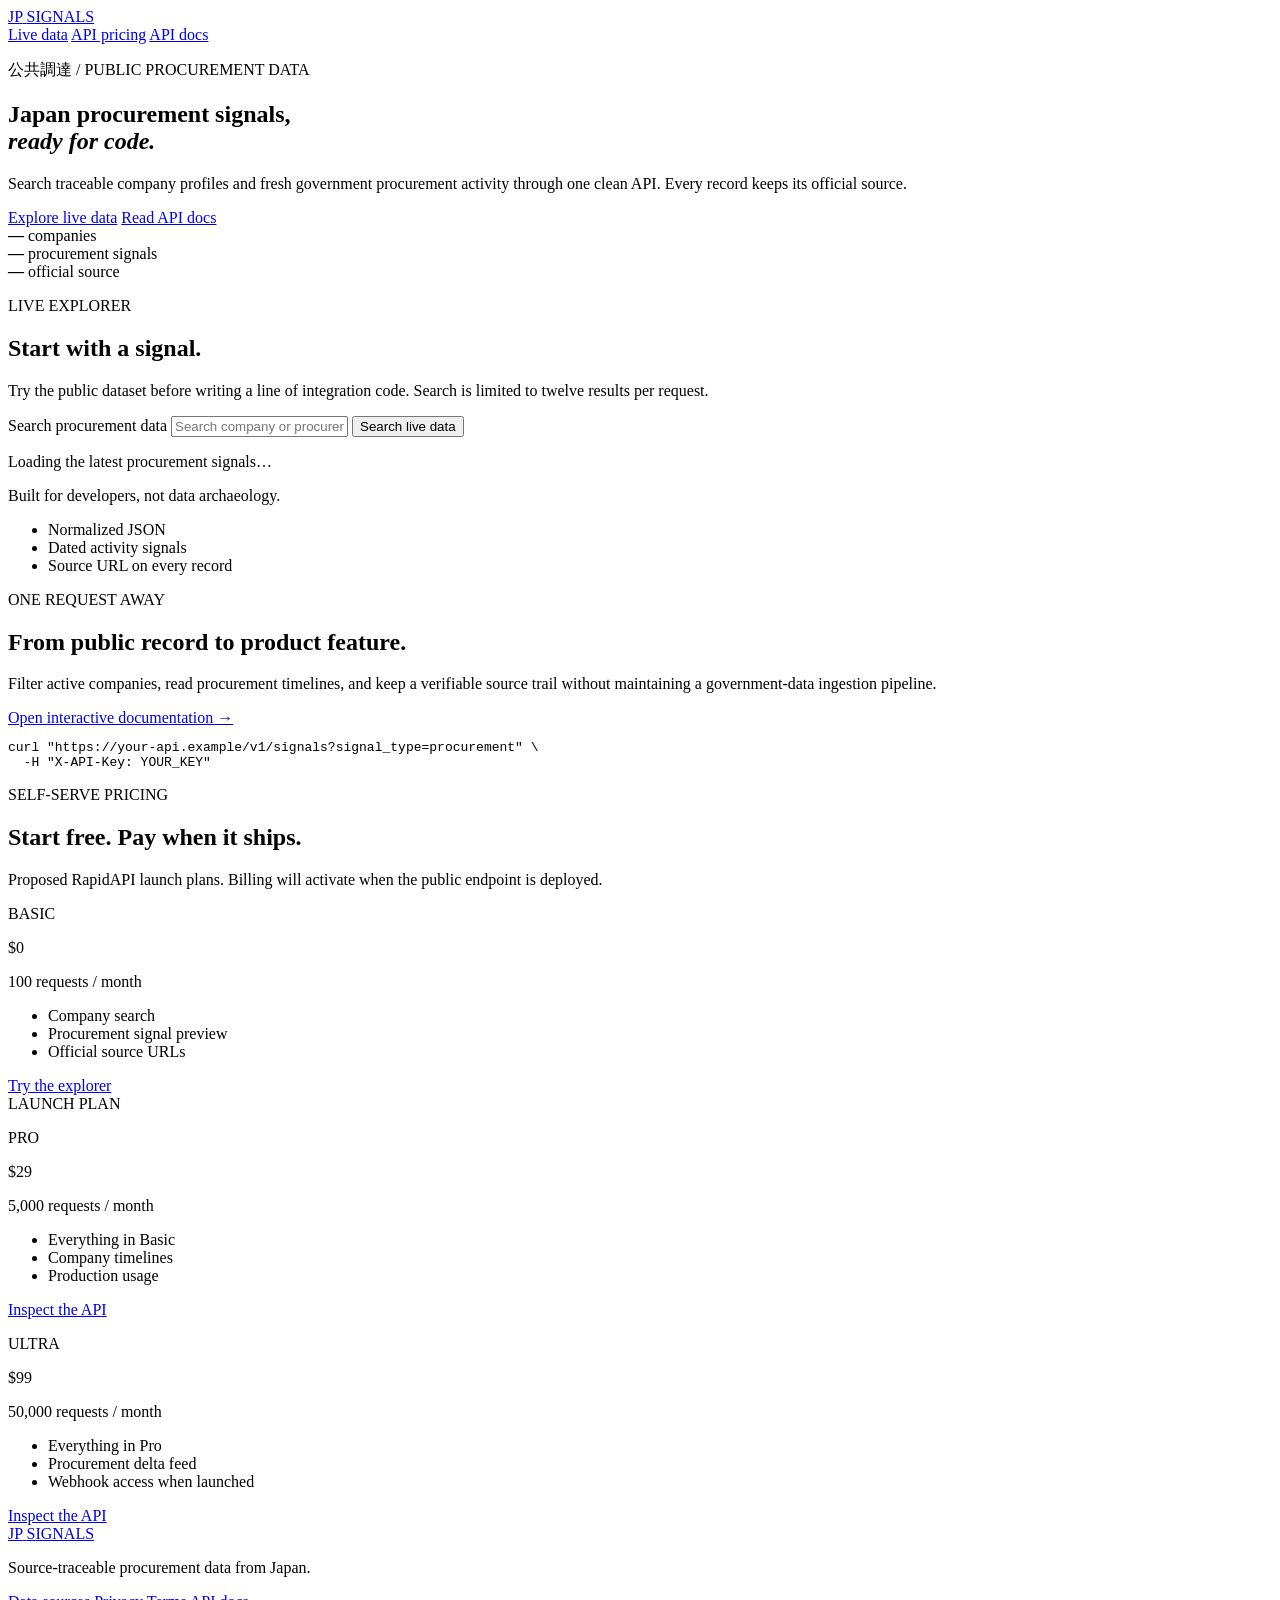
==== src/jp_business_signals/static/index.html @ 5add6d51 "Initial JP Signals API MVP" ====
<!doctype html>
<html lang="en">
  <head>
    <meta charset="utf-8" />
    <meta name="viewport" content="width=device-width, initial-scale=1" />
    <meta
      name="description"
      content="Search source-traceable Japanese company profiles and procurement activity through one clean API."
    />
    <meta property="og:type" content="website" />
    <meta property="og:title" content="JP Signals — Japan Procurement Data API" />
    <meta
      property="og:description"
      content="Japan procurement signals, ready for code. Search live, source-traceable public data before integrating."
    />
    <meta property="og:image" content="/assets/jp-signals-og.png" />
    <meta property="og:image:width" content="1731" />
    <meta property="og:image:height" content="909" />
    <meta property="og:image:type" content="image/png" />
    <meta name="twitter:card" content="summary_large_image" />
    <meta name="twitter:title" content="JP Signals — Japan Procurement Data API" />
    <meta
      name="twitter:description"
      content="Japan procurement signals, ready for code."
    />
    <meta name="twitter:image" content="/assets/jp-signals-og.png" />
    <title>JP Signals — Japan Procurement Data API</title>
    <link rel="stylesheet" href="/assets/app.css" />
    <script src="/assets/app.js" defer></script>
  </head>
  <body>
    <nav class="nav-shell">
      <a class="wordmark" href="/" aria-label="JP Signals home">
        <span class="wordmark-mark">JP</span>
        <span>SIGNALS</span>
      </a>
      <div class="nav-links">
        <a href="#demo">Live data</a>
        <a href="#pricing">API pricing</a>
        <a class="nav-cta" href="/docs">API docs</a>
      </div>
    </nav>

    <main>
      <section class="hero">
        <div class="hero-copy">
          <p class="eyebrow"><span>公共調達</span> / PUBLIC PROCUREMENT DATA</p>
          <h1>
            Japan procurement signals,
            <br />
            <em>ready for code.</em>
          </h1>
          <p class="hero-text">
            Search traceable company profiles and fresh government procurement
            activity through one clean API. Every record keeps its official
            source.
          </p>
          <div class="hero-actions">
            <a class="button button-primary" href="#demo">Explore live data</a>
            <a class="button button-secondary" href="/docs">Read API docs</a>
          </div>
        </div>

        <div class="hero-stats" aria-label="Current dataset">
          <div>
            <strong id="company-count">—</strong>
            <span>companies</span>
          </div>
          <div>
            <strong id="signal-count">—</strong>
            <span>procurement signals</span>
          </div>
          <div>
            <strong id="source-count">—</strong>
            <span>official source</span>
          </div>
        </div>
      </section>

      <section class="demo-section" id="demo">
        <div class="section-heading">
          <div>
            <p class="eyebrow">LIVE EXPLORER</p>
            <h2>Start with a signal.</h2>
          </div>
          <p>
            Try the public dataset before writing a line of integration code.
            Search is limited to twelve results per request.
          </p>
        </div>

        <form class="search-bar" id="search-form">
          <label class="sr-only" for="signal-search">
            Search procurement data
          </label>
          <input
            id="signal-search"
            name="query"
            minlength="2"
            maxlength="100"
            placeholder="Search company or procurement title"
            autocomplete="off"
          />
          <button type="submit">Search live data</button>
        </form>

        <p class="result-status" id="result-status" role="status">
          Loading the latest procurement signals…
        </p>
        <div class="signal-grid" id="signal-grid" aria-live="polite"></div>
      </section>

      <section class="principle-strip">
        <p>Built for developers, not data archaeology.</p>
        <ul>
          <li>Normalized JSON</li>
          <li>Dated activity signals</li>
          <li>Source URL on every record</li>
        </ul>
      </section>

      <section class="api-section">
        <div class="api-copy">
          <p class="eyebrow">ONE REQUEST AWAY</p>
          <h2>From public record to product feature.</h2>
          <p>
            Filter active companies, read procurement timelines, and keep a
            verifiable source trail without maintaining a government-data
            ingestion pipeline.
          </p>
          <a class="text-link" href="/docs">Open interactive documentation →</a>
        </div>
        <pre class="code-card"><code><span>curl</span> "https://your-api.example/v1/signals?signal_type=procurement" \
  -H "X-API-Key: YOUR_KEY"</code></pre>
      </section>

      <section class="pricing-section" id="pricing">
        <div class="pricing-heading">
          <p class="eyebrow">SELF-SERVE PRICING</p>
          <h2>Start free. Pay when it ships.</h2>
          <p>
            Proposed RapidAPI launch plans. Billing will activate when the
            public endpoint is deployed.
          </p>
        </div>
        <div class="pricing-grid">
          <article class="price-card">
            <p class="plan-name">BASIC</p>
            <p class="price"><span>$</span>0</p>
            <p class="price-note">100 requests / month</p>
            <ul>
              <li>Company search</li>
              <li>Procurement signal preview</li>
              <li>Official source URLs</li>
            </ul>
            <a class="price-button" href="#demo">Try the explorer</a>
          </article>
          <article class="price-card featured">
            <div class="featured-label">LAUNCH PLAN</div>
            <p class="plan-name">PRO</p>
            <p class="price"><span>$</span>29</p>
            <p class="price-note">5,000 requests / month</p>
            <ul>
              <li>Everything in Basic</li>
              <li>Company timelines</li>
              <li>Production usage</li>
            </ul>
            <a class="price-button" href="/docs">Inspect the API</a>
          </article>
          <article class="price-card">
            <p class="plan-name">ULTRA</p>
            <p class="price"><span>$</span>99</p>
            <p class="price-note">50,000 requests / month</p>
            <ul>
              <li>Everything in Pro</li>
              <li>Procurement delta feed</li>
              <li>Webhook access when launched</li>
            </ul>
            <a class="price-button" href="/docs">Inspect the API</a>
          </article>
        </div>
      </section>
    </main>

    <footer>
      <a class="wordmark" href="/">
        <span class="wordmark-mark">JP</span>
        <span>SIGNALS</span>
      </a>
      <p>Source-traceable procurement data from Japan.</p>
      <div class="footer-links">
        <a href="/data-sources">Data sources</a>
        <a href="/privacy">Privacy</a>
        <a href="/terms">Terms</a>
        <a href="/docs">API docs</a>
      </div>
    </footer>
  </body>
</html>
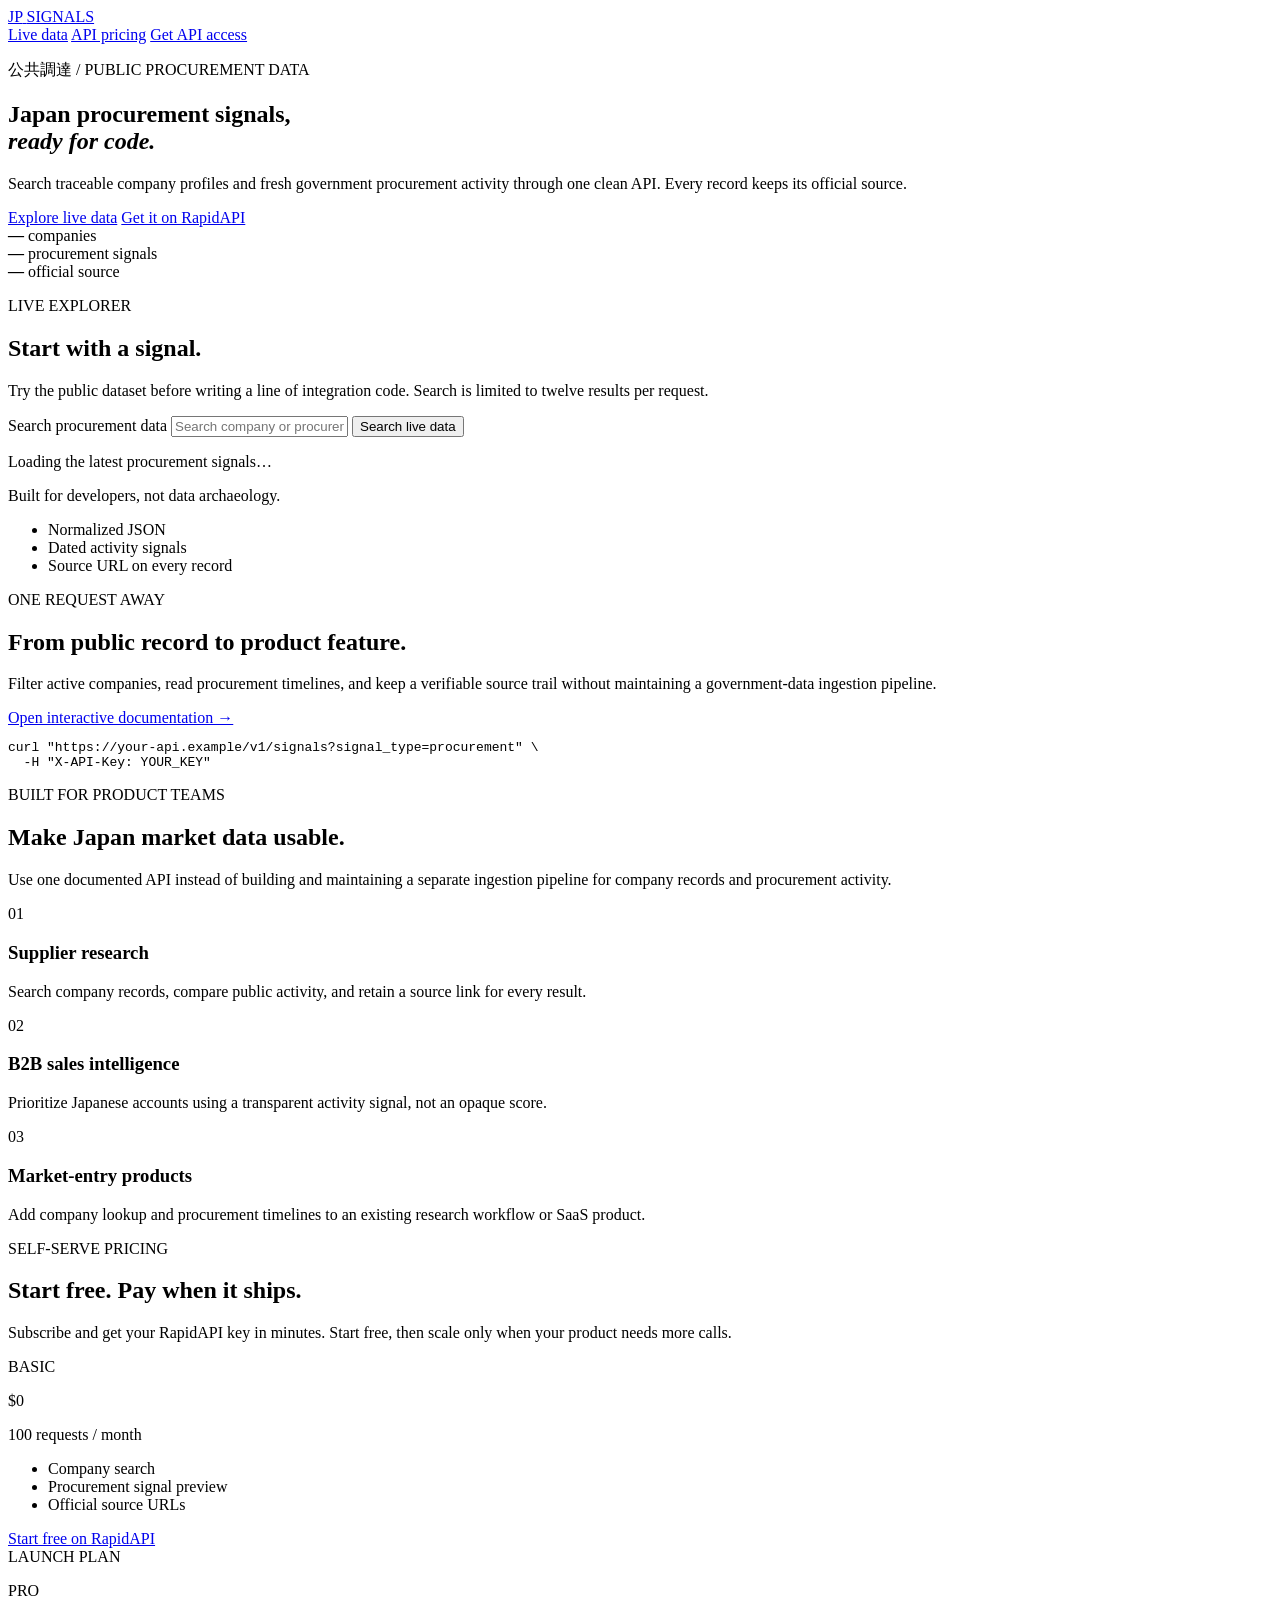
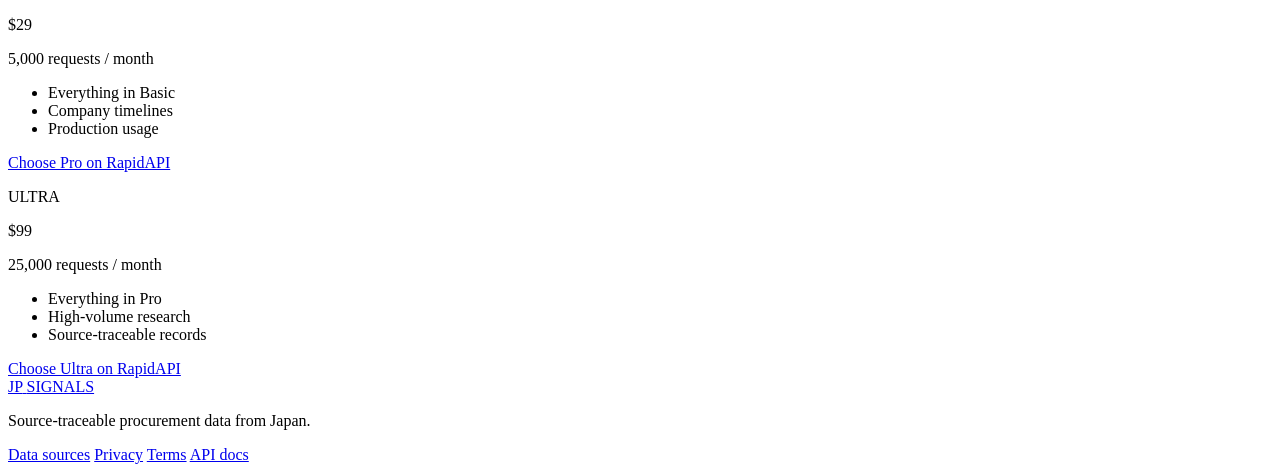
==== commit 6f174b0f: "Improve developer acquisition landing page" ====
--- a/src/jp_business_signals/static/index.html
+++ b/src/jp_business_signals/static/index.html
@@ -5,8 +5,9 @@
     <meta name="viewport" content="width=device-width, initial-scale=1" />
     <meta
       name="description"
-      content="Search source-traceable Japanese company profiles and procurement activity through one clean API."
+      content="Japan company search and procurement signals API for supplier research, B2B sales intelligence, and market-entry products."
     />
+    <link rel="canonical" href="https://jp-business-signals-api-production.up.railway.app/" />
     <meta property="og:type" content="website" />
     <meta property="og:title" content="JP Signals — Japan Procurement Data API" />
     <meta
@@ -24,6 +25,22 @@
       content="Japan procurement signals, ready for code."
     />
     <meta name="twitter:image" content="/assets/jp-signals-og.png" />
+    <script type="application/ld+json">
+      {
+        "@context": "https://schema.org",
+        "@type": "SoftwareApplication",
+        "name": "JP Business Signals API",
+        "applicationCategory": "BusinessApplication",
+        "operatingSystem": "Web",
+        "description": "Source-traceable Japanese company profiles and public procurement activity signals for developers.",
+        "url": "https://jp-business-signals-api-production.up.railway.app/",
+        "offers": [
+          { "@type": "Offer", "price": "0", "priceCurrency": "USD" },
+          { "@type": "Offer", "price": "29", "priceCurrency": "USD" },
+          { "@type": "Offer", "price": "99", "priceCurrency": "USD" }
+        ]
+      }
+    </script>
     <title>JP Signals — Japan Procurement Data API</title>
     <link rel="stylesheet" href="/assets/app.css" />
     <script src="/assets/app.js" defer></script>
@@ -37,7 +54,7 @@
       <div class="nav-links">
         <a href="#demo">Live data</a>
         <a href="#pricing">API pricing</a>
-        <a class="nav-cta" href="/docs">API docs</a>
+        <a class="nav-cta" href="https://rapidapi.com/davidokant/api/japan-business-signals-api">Get API access</a>
       </div>
     </nav>
 
@@ -57,7 +74,7 @@
           </p>
           <div class="hero-actions">
             <a class="button button-primary" href="#demo">Explore live data</a>
-            <a class="button button-secondary" href="/docs">Read API docs</a>
+            <a class="button button-secondary" href="https://rapidapi.com/davidokant/api/japan-business-signals-api">Get it on RapidAPI</a>
           </div>
         </div>
 
@@ -134,13 +151,41 @@
   -H "X-API-Key: YOUR_KEY"</code></pre>
       </section>
 
+      <section class="use-cases" aria-labelledby="use-cases-title">
+        <div class="use-case-heading">
+          <p class="eyebrow">BUILT FOR PRODUCT TEAMS</p>
+          <h2 id="use-cases-title">Make Japan market data usable.</h2>
+          <p>
+            Use one documented API instead of building and maintaining a separate
+            ingestion pipeline for company records and procurement activity.
+          </p>
+        </div>
+        <div class="use-case-grid">
+          <article>
+            <p class="case-number">01</p>
+            <h3>Supplier research</h3>
+            <p>Search company records, compare public activity, and retain a source link for every result.</p>
+          </article>
+          <article>
+            <p class="case-number">02</p>
+            <h3>B2B sales intelligence</h3>
+            <p>Prioritize Japanese accounts using a transparent activity signal, not an opaque score.</p>
+          </article>
+          <article>
+            <p class="case-number">03</p>
+            <h3>Market-entry products</h3>
+            <p>Add company lookup and procurement timelines to an existing research workflow or SaaS product.</p>
+          </article>
+        </div>
+      </section>
+
       <section class="pricing-section" id="pricing">
         <div class="pricing-heading">
           <p class="eyebrow">SELF-SERVE PRICING</p>
           <h2>Start free. Pay when it ships.</h2>
           <p>
-            Proposed RapidAPI launch plans. Billing will activate when the
-            public endpoint is deployed.
+            Subscribe and get your RapidAPI key in minutes. Start free, then
+            scale only when your product needs more calls.
           </p>
         </div>
         <div class="pricing-grid">
@@ -153,7 +198,7 @@
               <li>Procurement signal preview</li>
               <li>Official source URLs</li>
             </ul>
-            <a class="price-button" href="#demo">Try the explorer</a>
+            <a class="price-button" href="https://rapidapi.com/davidokant/api/japan-business-signals-api">Start free on RapidAPI</a>
           </article>
           <article class="price-card featured">
             <div class="featured-label">LAUNCH PLAN</div>
@@ -165,18 +210,18 @@
               <li>Company timelines</li>
               <li>Production usage</li>
             </ul>
-            <a class="price-button" href="/docs">Inspect the API</a>
+            <a class="price-button" href="https://rapidapi.com/davidokant/api/japan-business-signals-api">Choose Pro on RapidAPI</a>
           </article>
           <article class="price-card">
             <p class="plan-name">ULTRA</p>
             <p class="price"><span>$</span>99</p>
-            <p class="price-note">50,000 requests / month</p>
+            <p class="price-note">25,000 requests / month</p>
             <ul>
               <li>Everything in Pro</li>
-              <li>Procurement delta feed</li>
-              <li>Webhook access when launched</li>
+              <li>High-volume research</li>
+              <li>Source-traceable records</li>
             </ul>
-            <a class="price-button" href="/docs">Inspect the API</a>
+            <a class="price-button" href="https://rapidapi.com/davidokant/api/japan-business-signals-api">Choose Ultra on RapidAPI</a>
           </article>
         </div>
       </section>
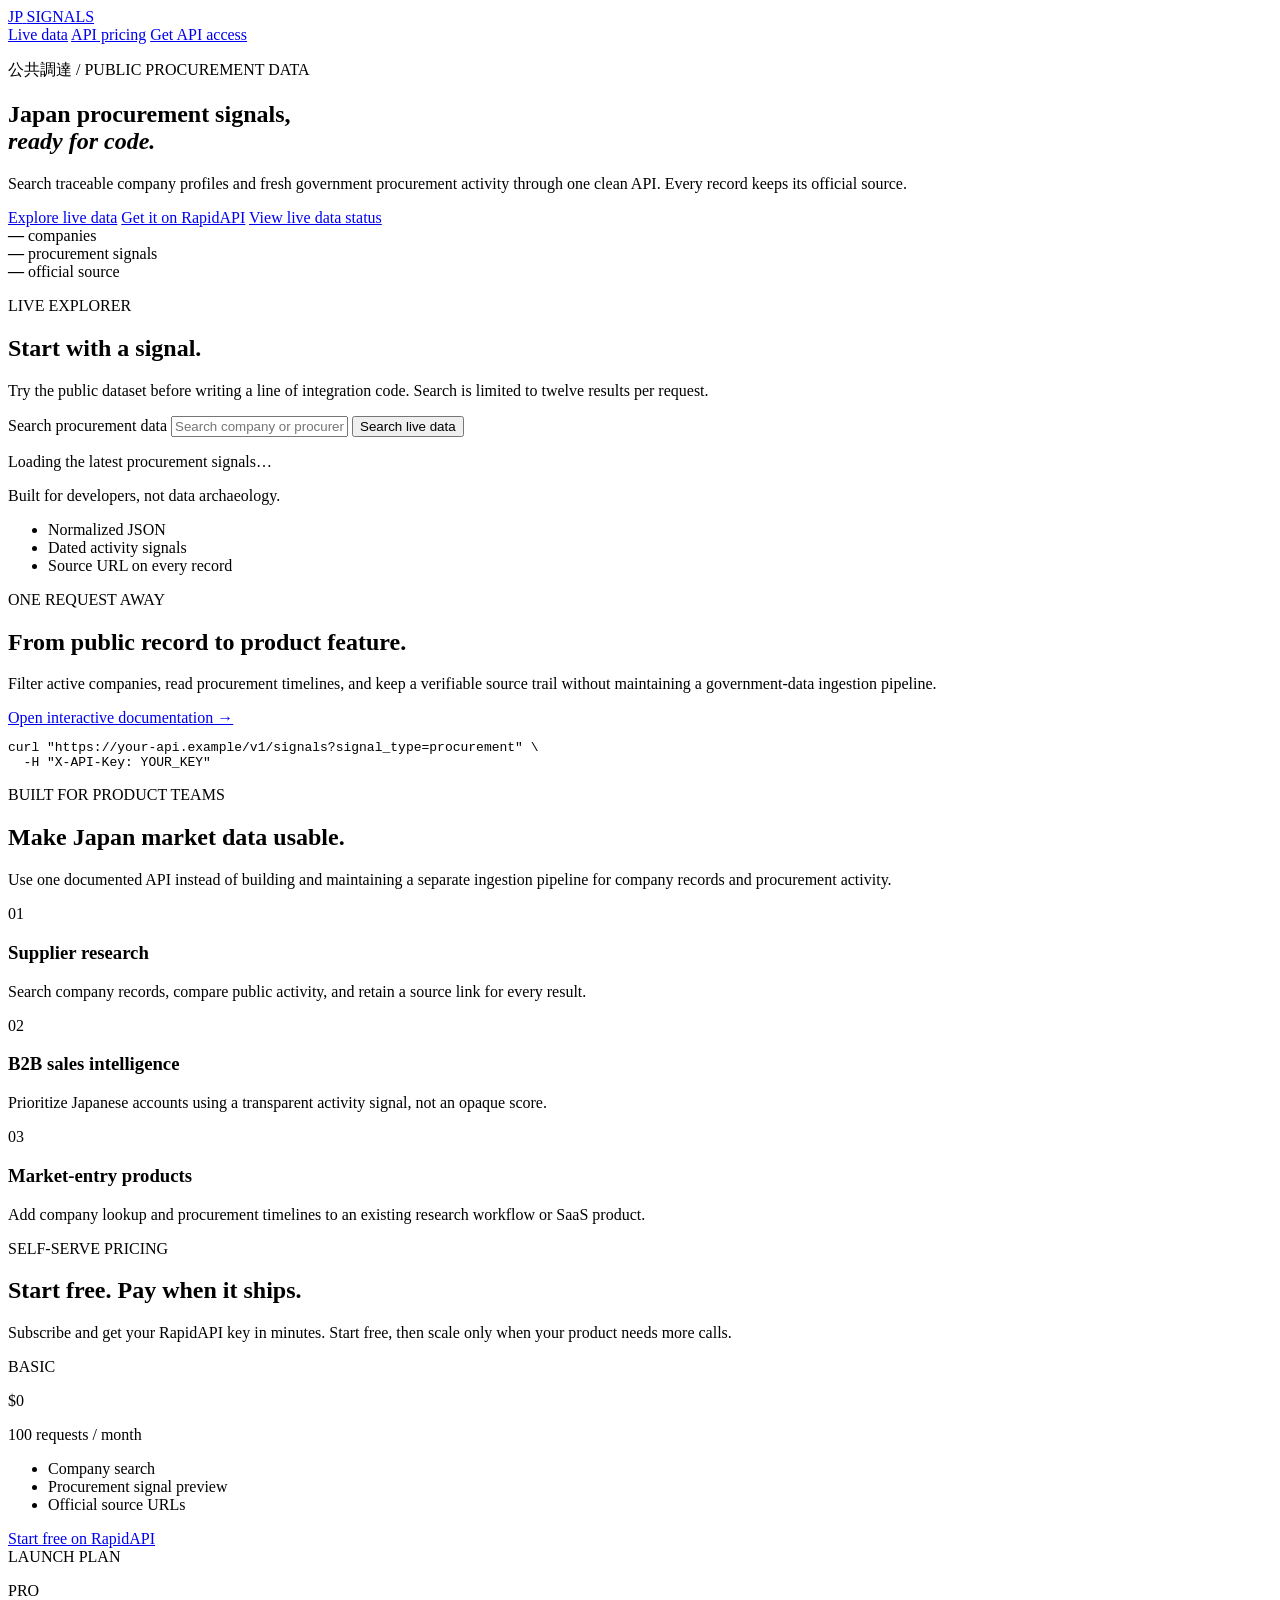
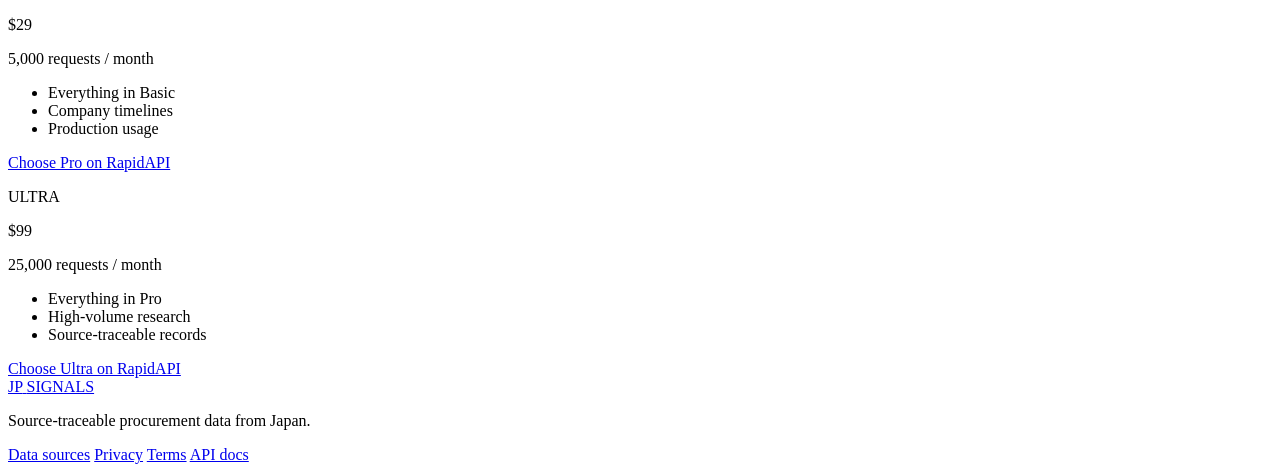
==== commit 67de7893: "Add public data coverage status" ====
--- a/src/jp_business_signals/static/index.html
+++ b/src/jp_business_signals/static/index.html
@@ -75,6 +75,7 @@
           <div class="hero-actions">
             <a class="button button-primary" href="#demo">Explore live data</a>
             <a class="button button-secondary" href="https://rapidapi.com/davidokant/api/japan-business-signals-api">Get it on RapidAPI</a>
+            <a class="button button-quiet" href="/status">View live data status</a>
           </div>
         </div>
 
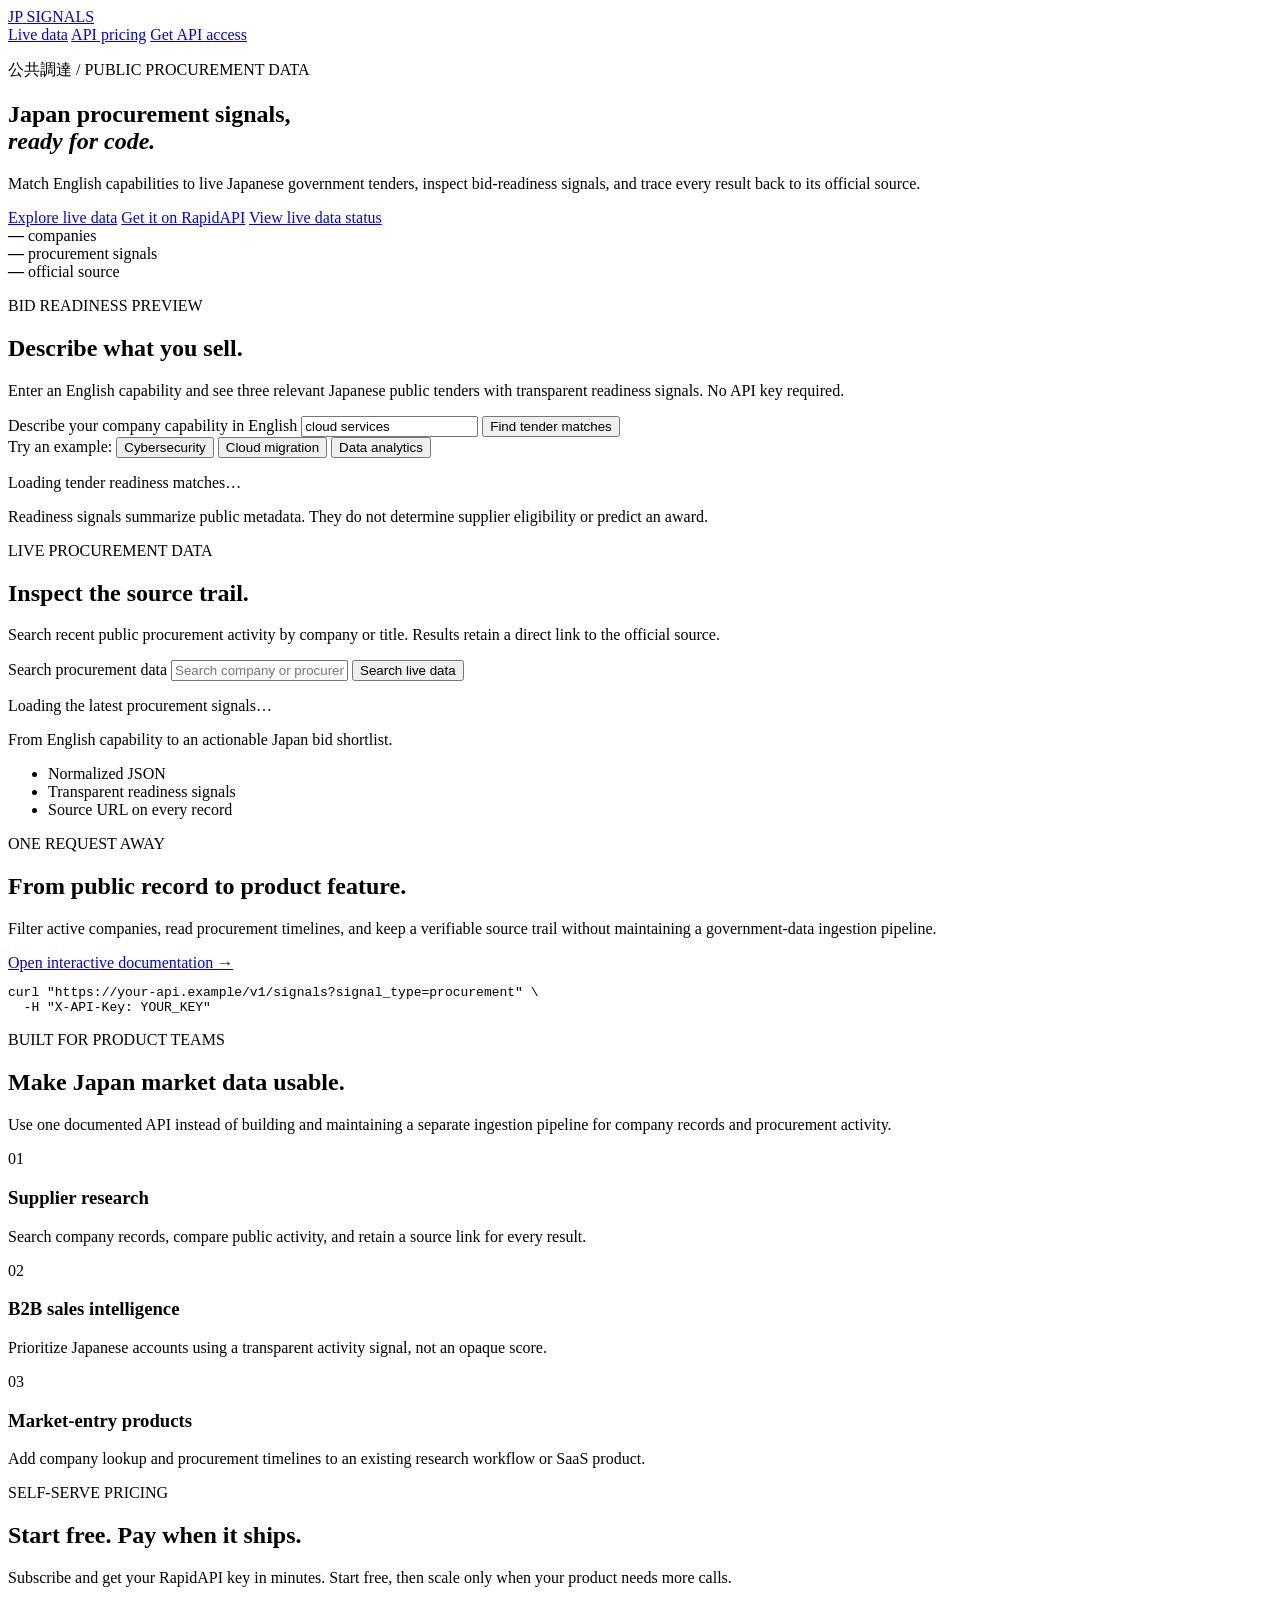
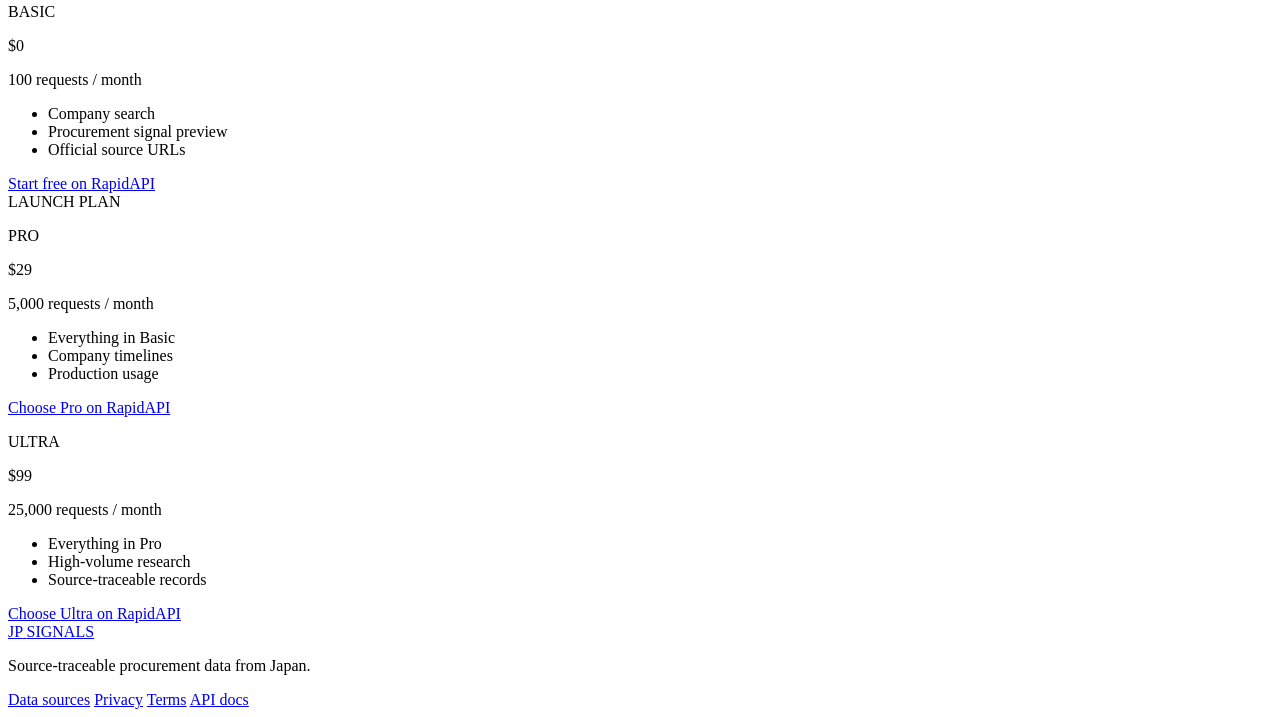
==== commit 73038c20: "Add tender intelligence and change monitoring" ====
--- a/src/jp_business_signals/static/index.html
+++ b/src/jp_business_signals/static/index.html
@@ -5,14 +5,14 @@
     <meta name="viewport" content="width=device-width, initial-scale=1" />
     <meta
       name="description"
-      content="Japan company search and procurement signals API for supplier research, B2B sales intelligence, and market-entry products."
+      content="Match English capabilities to Japanese government tenders, readiness signals, company records, and source-traceable procurement data."
     />
     <link rel="canonical" href="https://jp-business-signals-api-production.up.railway.app/" />
     <meta property="og:type" content="website" />
     <meta property="og:title" content="JP Signals — Japan Procurement Data API" />
     <meta
       property="og:description"
-      content="Japan procurement signals, ready for code. Search live, source-traceable public data before integrating."
+      content="Match English capabilities to Japanese government tenders with transparent readiness signals and official source links."
     />
     <meta property="og:image" content="/assets/jp-signals-og.png" />
     <meta property="og:image:width" content="1731" />
@@ -22,7 +22,7 @@
     <meta name="twitter:title" content="JP Signals — Japan Procurement Data API" />
     <meta
       name="twitter:description"
-      content="Japan procurement signals, ready for code."
+      content="English-to-Japan tender matching with transparent readiness signals."
     />
     <meta name="twitter:image" content="/assets/jp-signals-og.png" />
     <script type="application/ld+json">
@@ -32,7 +32,7 @@
         "name": "JP Business Signals API",
         "applicationCategory": "BusinessApplication",
         "operatingSystem": "Web",
-        "description": "Source-traceable Japanese company profiles and public procurement activity signals for developers.",
+        "description": "English-to-Japan tender matching, readiness signals, and source-traceable company procurement data for developers.",
         "url": "https://jp-business-signals-api-production.up.railway.app/",
         "offers": [
           { "@type": "Offer", "price": "0", "priceCurrency": "USD" },
@@ -68,9 +68,9 @@
             <em>ready for code.</em>
           </h1>
           <p class="hero-text">
-            Search traceable company profiles and fresh government procurement
-            activity through one clean API. Every record keeps its official
-            source.
+            Match English capabilities to live Japanese government tenders,
+            inspect bid-readiness signals, and trace every result back to its
+            official source.
           </p>
           <div class="hero-actions">
             <a class="button button-primary" href="#demo">Explore live data</a>
@@ -98,12 +98,61 @@
       <section class="demo-section" id="demo">
         <div class="section-heading">
           <div>
-            <p class="eyebrow">LIVE EXPLORER</p>
-            <h2>Start with a signal.</h2>
-          </div>
-          <p>
-            Try the public dataset before writing a line of integration code.
-            Search is limited to twelve results per request.
+            <p class="eyebrow">BID READINESS PREVIEW</p>
+            <h2>Describe what you sell.</h2>
+          </div>
+          <p>
+            Enter an English capability and see three relevant Japanese public
+            tenders with transparent readiness signals. No API key required.
+          </p>
+        </div>
+
+        <form class="search-bar readiness-search" id="readiness-form">
+          <label class="sr-only" for="capability-search">
+            Describe your company capability in English
+          </label>
+          <input
+            id="capability-search"
+            name="query"
+            minlength="2"
+            maxlength="100"
+            value="cloud services"
+            placeholder="Try: cybersecurity, cloud migration, data analytics"
+            autocomplete="off"
+            required
+          />
+          <button type="submit">Find tender matches</button>
+        </form>
+        <div class="capability-examples" aria-label="Example capabilities">
+          <span>Try an example:</span>
+          <button type="button" data-capability="cybersecurity">Cybersecurity</button>
+          <button type="button" data-capability="cloud migration">Cloud migration</button>
+          <button type="button" data-capability="data analytics">Data analytics</button>
+        </div>
+
+        <p class="result-status" id="readiness-status" role="status">
+          Loading tender readiness matches…
+        </p>
+        <div
+          class="readiness-grid"
+          id="readiness-grid"
+          aria-live="polite"
+          aria-busy="true"
+        ></div>
+        <p class="readiness-note">
+          Readiness signals summarize public metadata. They do not determine
+          supplier eligibility or predict an award.
+        </p>
+
+        <div class="explorer-divider" aria-hidden="true"></div>
+        <div class="section-heading explorer-heading">
+          <div>
+            <p class="eyebrow">LIVE PROCUREMENT DATA</p>
+            <h2>Inspect the source trail.</h2>
+          </div>
+          <p>
+            Search recent public procurement activity by company or title.
+            Results retain a direct link to the official source.
           </p>
         </div>
 
@@ -129,10 +178,10 @@
       </section>
 
       <section class="principle-strip">
-        <p>Built for developers, not data archaeology.</p>
+        <p>From English capability to an actionable Japan bid shortlist.</p>
         <ul>
           <li>Normalized JSON</li>
-          <li>Dated activity signals</li>
+          <li>Transparent readiness signals</li>
           <li>Source URL on every record</li>
         </ul>
       </section>
